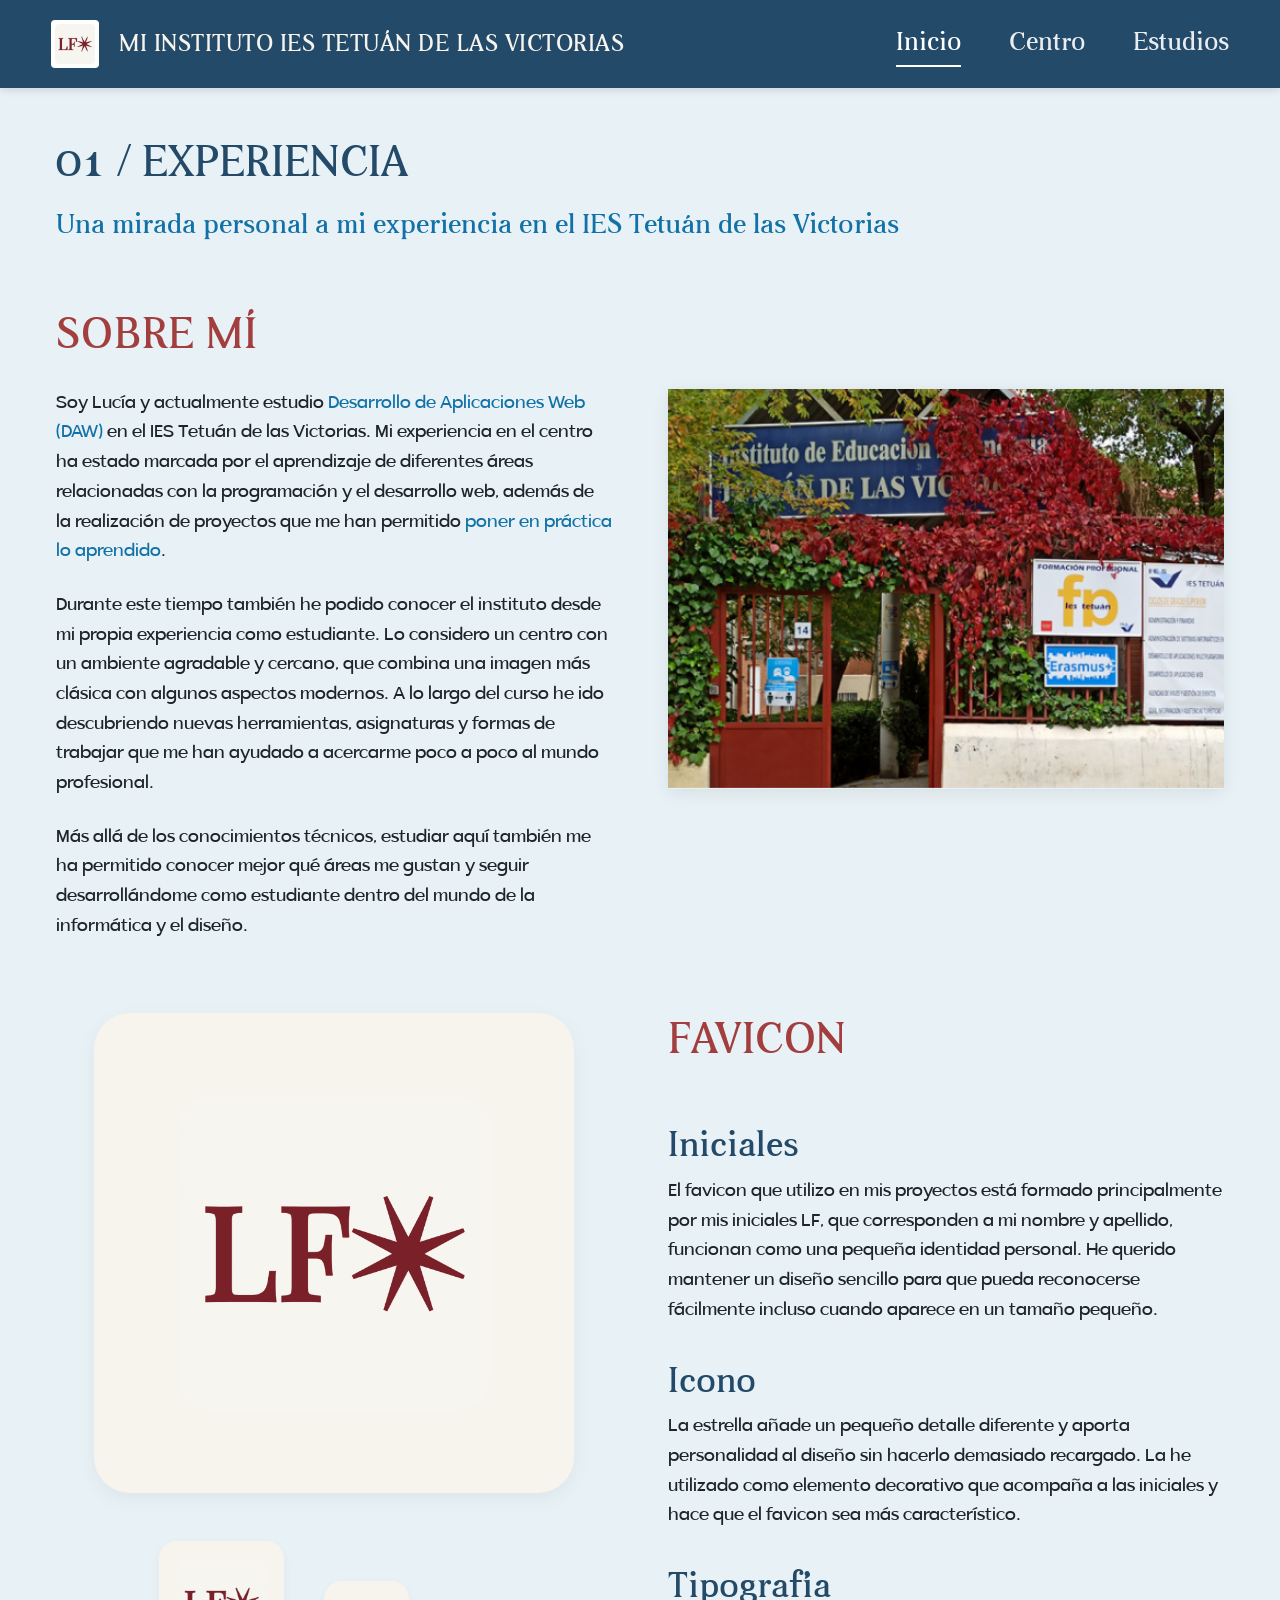
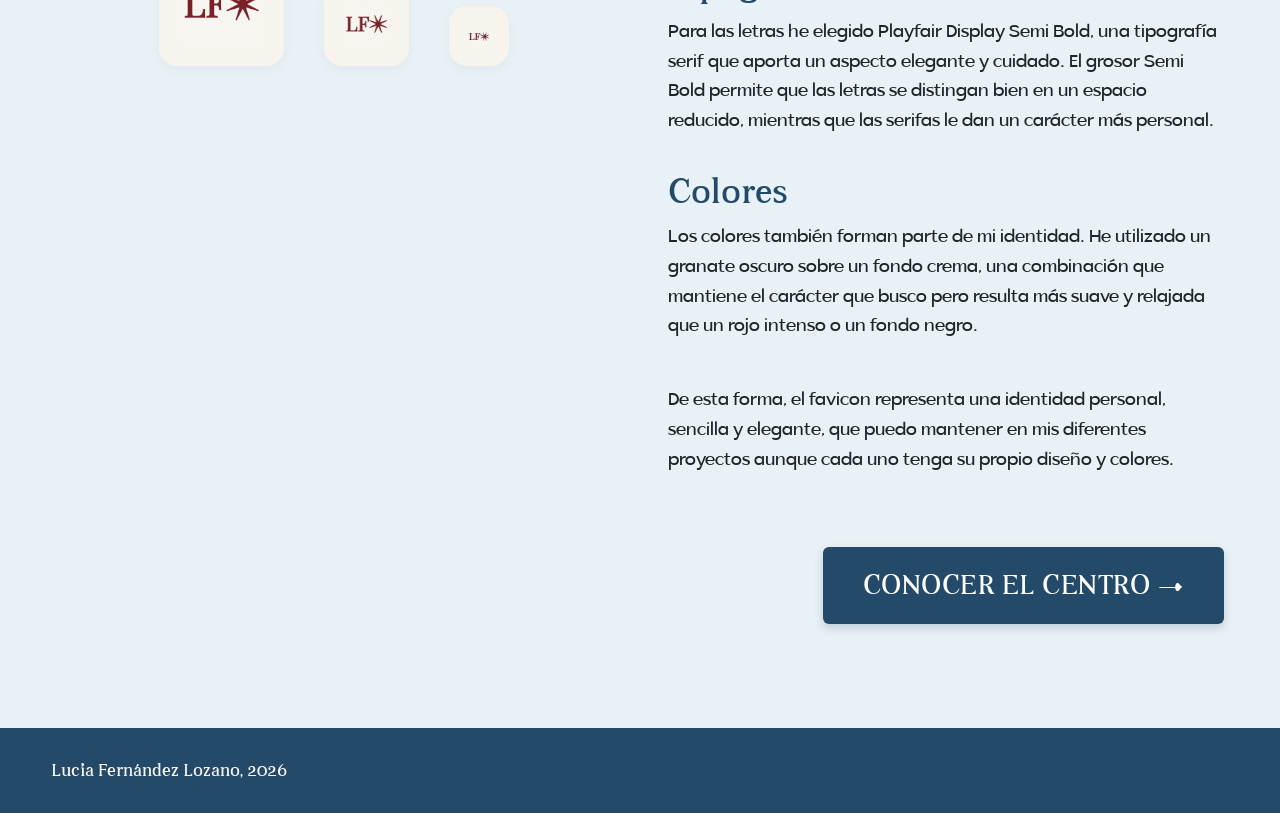
==== Web-IES-Tetuan/index.html @ 1943052d "Renombre carpeta del proyecto del instituto" ====
<!DOCTYPE html>
<html lang="es">
<head>
  <meta charset="UTF-8">
  <meta name="viewport" content="width=device-width, initial-scale=1.0">
  <title>Mi Instituto IES Tetuán de las Victorias - Experiencia</title>
  <link rel="icon" type="image/png" href="favicon/faviconLF.png">
  <link rel="stylesheet" href="css/style.css">
  <link rel="stylesheet" href="css/index.css">
</head>
<body>

  <!-- Header / Navegación Sticky -->
  <header class="site-header">
    <div class="header-container">
      <a href="index.html" class="brand-container">
        <div class="brand-logo-box">
          <img src="favicon/faviconLF.png" alt="Logo LF">
        </div>
        <span class="brand-title">Mi Instituto IES Tetuán de las Victorias</span>
      </a>
      <nav class="main-nav">
        <a href="index.html" class="nav-link active">Inicio</a>
        <a href="html/centro.html" class="nav-link">Centro</a>
        <a href="html/estudios.html" class="nav-link">Estudios</a>
      </nav>
    </div>
  </header>

  <!-- Contenido Principal -->
  <main>
    <!-- Encabezado de la página -->
    <section class="page-badge-section">
      <h1 class="section-number-title">01 / EXPERIENCIA</h1>
      <p class="section-subtitle">Una mirada personal a mi experiencia en el IES Tetuán de las Victorias</p>
    </section>

    <!-- Sección Sobre Mí -->
    <section class="experience-section">
      <h2 class="section-heading-burgundy">Sobre mí</h2>
      
      <div class="two-columns">
        <div class="about-text">
          <p>
            Soy Lucía y actualmente estudio <span class="highlight-text">Desarrollo de Aplicaciones Web (DAW)</span> en el IES Tetuán de las Victorias. Mi experiencia en el centro ha estado marcada por el aprendizaje de diferentes áreas relacionadas con la programación y el desarrollo web, además de la realización de proyectos que me han permitido <span class="highlight-text">poner en práctica lo aprendido</span>.
          </p>
          <p>
            Durante este tiempo también he podido conocer el instituto desde mi propia experiencia como estudiante. Lo considero un centro con un ambiente agradable y cercano, que combina una imagen más clásica con algunos aspectos modernos. A lo largo del curso he ido descubriendo nuevas herramientas, asignaturas y formas de trabajar que me han ayudado a acercarme poco a poco al mundo profesional.
          </p>
          <p>
            Más allá de los conocimientos técnicos, estudiar aquí también me ha permitido conocer mejor qué áreas me gustan y seguir desarrollándome como estudiante dentro del mundo de la informática y el diseño.
          </p>
        </div>

        <!-- Imagen Real del Documento (incio.png) -->
        <div class="image-card">
          <img src="img/incio.png" alt="Entrada IES Tetuán de las Victorias">
        </div>
      </div>
    </section>

    <!-- Sección Favicon -->
    <section class="favicon-section">
      <div class="two-columns">
        <!-- Columna Izquierda: Identidad Visual con previsualización a distintos tamaños (sin números de píxeles) -->
        <div class="favicon-visual-col">
          <div class="favicon-large-card">
            <img src="favicon/faviconLF.png" alt="Favicon LF principal grande">
          </div>
          
          <div class="favicon-sizes-row">
            <div class="favicon-size-box box-lg">
              <img src="favicon/faviconLF.png" alt="Favicon vista 1">
            </div>
            <div class="favicon-size-box box-md">
              <img src="favicon/faviconLF.png" alt="Favicon vista 2">
            </div>
            <div class="favicon-size-box box-sm">
              <img src="favicon/faviconLF.png" alt="Favicon vista 3">
            </div>
          </div>
        </div>

        <!-- Columna Derecha: Explicación de la identidad visual -->
        <div class="favicon-details">
          <h2 class="section-heading-burgundy" style="margin-bottom: 1.5rem;">Favicon</h2>

          <div class="favicon-detail-item">
            <h3>Iniciales</h3>
            <p>
              El favicon que utilizo en mis proyectos está formado principalmente por mis iniciales LF, que corresponden a mi nombre y apellido, funcionan como una pequeña identidad personal. He querido mantener un diseño sencillo para que pueda reconocerse fácilmente incluso cuando aparece en un tamaño pequeño.
            </p>
          </div>

          <div class="favicon-detail-item">
            <h3>Icono</h3>
            <p>
              La estrella añade un pequeño detalle diferente y aporta personalidad al diseño sin hacerlo demasiado recargado. La he utilizado como elemento decorativo que acompaña a las iniciales y hace que el favicon sea más característico.
            </p>
          </div>

          <div class="favicon-detail-item">
            <h3>Tipografía</h3>
            <p>
              Para las letras he elegido Playfair Display Semi Bold, una tipografía serif que aporta un aspecto elegante y cuidado. El grosor Semi Bold permite que las letras se distingan bien en un espacio reducido, mientras que las serifas le dan un carácter más personal.
            </p>
          </div>

          <div class="favicon-detail-item">
            <h3>Colores</h3>
            <p>
              Los colores también forman parte de mi identidad. He utilizado un granate oscuro sobre un fondo crema, una combinación que mantiene el carácter que busco pero resulta más suave y relajada que un rojo intenso o un fondo negro.
            </p>
          </div>

          <p class="favicon-summary">
            De esta forma, el favicon representa una identidad personal, sencilla y elegante, que puedo mantener en mis diferentes proyectos aunque cada uno tenga su propio diseño y colores.
          </p>
        </div>
      </div>
    </section>

    <!-- Botón CTA con tipografía Beau 28px -->
    <div class="cta-container">
      <a href="html/centro.html" class="btn-primary">Conocer el centro &rarr;</a>
    </div>
  </main>

  <!-- Pie de página con texto en fuente Beau y color Crema -->
  <footer class="site-footer">
    <div class="footer-container">
      <p>Lucía Fernández Lozano, 2026</p>
    </div>
  </footer>

</body>
</html>
---- Web-IES-Tetuan/css/style.css ----
/* 
   Estilos Fieles al Prototipo Figma - Layout Expandido
   IES Tetuán de las Victorias - Lucía Fernández Lozano
*/

@import url('https://fonts.googleapis.com/css2?family=Inter:wght@300;400;500;600;700&family=Playfair+Display:ital,wght@0,500;0,600;0,700;1,400&display=swap');

@font-face {
  font-family: 'Beau';
  src: url('../fonts/BeauRegular-0nLo.ttf') format('truetype');
  font-weight: 400;
  font-style: normal;
  font-display: swap;
}

@font-face {
  font-family: 'Gravidis';
  src: url('../fonts/GradvisRegular-lxoyd.ttf') format('truetype');
  font-weight: 400;
  font-style: normal;
  font-display: swap;
}

:root {
  /* Paleta cromática del prototipo Figma */
  --bg-page: #e8f1f5;               /* Fondo del prototipo */
  --bg-header: #234a68;             /* Azul oscuro del prototipo */
  --bg-footer: #234a68;             /* Azul oscuro del prototipo */
  --color-burgundy: #a33e3e;        /* Granate oscuro títulos de sección */
  --color-steel-blue: #6aa1c2;      /* Frases bajo los títulos */
  --color-text-dark: #1e2428;       /* Texto general */
  --color-text-blue: #1272a8;       /* Textos destacados */
  --color-cream-header: #f7f4ee;    /* Color crema para cabecera y footer */
  --color-module-pill: #1272a8;     /* Fondo de las cajas del grid */
  --color-cream-card: #f7f4ee;      /* Fondo crema tarjetas de favicon */
  
  --font-beau: 'Beau', 'Playfair Display', Georgia, serif;
  --font-gravidis: 'Gravidis', 'Inter', -apple-system, BlinkMacSystemFont, sans-serif;
}

* {
  margin: 0;
  padding: 0;
  box-sizing: border-box;
}

body {
  background-color: var(--bg-page);
  color: var(--color-text-dark);
  font-family: var(--font-gravidis);
  font-size: 18px;
  font-weight: 400;
  line-height: 1.6;
  min-height: 100vh;
  display: flex;
  flex-direction: column;
}

/* Header & Navegación Sticky Expandida */
.site-header {
  background-color: var(--bg-header);
  color: #ffffff;
  padding: 1.25rem 4%;
  position: sticky;
  top: 0;
  z-index: 1000;
  box-shadow: 0 2px 8px rgba(0, 0, 0, 0.12);
}

.header-container {
  max-width: 1800px; /* Aprovecha mejor el ancho del prototipo */
  width: 100%;
  margin: 0 auto;
  display: flex;
  align-items: center;
  justify-content: space-between;
}

.brand-container {
  display: flex;
  align-items: center;
  gap: 1.25rem;
  text-decoration: none;
  color: var(--color-cream-header);
}

.brand-logo-box {
  width: 48px;
  height: 48px;
  background-color: #ffffff;
  border-radius: 4px;
  display: flex;
  align-items: center;
  justify-content: center;
  padding: 4px;
}

.brand-logo-box img {
  width: 100%;
  height: 100%;
  object-fit: contain;
}

/* Título de la cabecera en color crema y fuente Beau */
.brand-title {
  font-family: var(--font-beau);
  font-size: 24px;
  font-weight: 400;
  color: var(--color-cream-header);
  letter-spacing: 0.5px;
  text-transform: uppercase;
}

.main-nav {
  display: flex;
  gap: 3rem;
}

.nav-link {
  color: rgba(255, 255, 255, 0.9);
  text-decoration: none;
  font-family: var(--font-beau);
  font-size: 26px;
  font-weight: 400;
  transition: opacity 0.2s ease;
}

.nav-link:hover,
.nav-link.active {
  color: #ffffff;
  border-bottom: 2px solid #ffffff;
  padding-bottom: 2px;
}

/* Main Container Expandido */
main {
  flex: 1;
  max-width: 1800px; /* Aprovecha mejor el ancho disponible */
  width: 100%;
  margin: 0 auto;
  padding: 3rem 3.5rem 5rem 3.5rem;
}

/* Banner de Encabezado */
.page-badge-section {
  margin-bottom: 4rem;
}

/* Títulos — Beau — 40 px */
.section-number-title {
  font-family: var(--font-beau);
  font-size: 44px;
  color: var(--bg-header);
  font-weight: 400;
  margin-bottom: 1rem;
  line-height: 1.2;
}

/* Títulos principales de sección — Beau — 40 px */
.section-heading-burgundy {
  font-family: var(--font-beau);
  color: var(--color-burgundy);
  font-size: 44px;
  font-weight: 400;
  text-transform: uppercase;
  margin-bottom: 1.75rem;
  letter-spacing: 0.5px;
  line-height: 1.2;
}

/* Subtítulos en azul claro/acero — TIPOGRAFÍA BEAU — 36 px */
.sub-heading, h3.sub-heading, .facility-title, .project-title-beau, .blue-beau-title {
  font-family: var(--font-beau);
  font-size: 36px;
  color: var(--color-steel-blue);
  font-weight: 400;
  margin-bottom: 0.85rem;
  line-height: 1.3;
}

/* Frases bajo los títulos en azul claro/acero — TIPOGRAFÍA BEAU — 28 px */
.section-subtitle, .lead-phrase, .project-subtitle-beau {
  font-family: var(--font-beau);
  font-size: 28px;
  color: #1272a8;
  font-weight: 400;
  line-height: 1.4;
  margin-top: 0.25rem;
}

/* Texto general — Gravidis Regular — 18 px (Sin negritas) */
p, li, span, td, div, .text-general {
  font-family: var(--font-gravidis);
  font-size: 18px;
  font-weight: 400;
  line-height: 1.65;
  color: var(--color-text-dark);
}

/* Medida base del texto del prototipo */
p, li, .text-general {
  font-size: 18px;
}

.highlight-text {
  color: #1272a8 !important;
}

strong, b {
  font-weight: 400;
}

a {
  text-decoration: none;
}

/* Botones — Beau — 28 px */
.cta-container {
  display: flex;
  justify-content: flex-end;
  margin-top: 4.5rem;
  margin-bottom: 1.5rem;
}

.btn-primary {
  display: inline-flex;
  align-items: center;
  gap: 0.85rem;
  background-color: var(--bg-header);
  color: #ffffff;
  font-family: var(--font-beau);
  font-size: 28px;
  font-weight: 400;
  padding: 0.95rem 2.5rem;
  border-radius: 6px;
  text-decoration: none;
  text-transform: uppercase;
  letter-spacing: 0.5px;
  transition: background-color 0.2s ease, transform 0.1s ease;
  box-shadow: 0 4px 10px rgba(29, 66, 94, 0.2);
}

.btn-primary:hover {
  background-color: #122f44;
  transform: translateY(-2px);
}

/* Footer Expandido */
.site-footer {
  background-color: var(--bg-footer);
  color: var(--color-cream-header);
  padding: 1.75rem 4%;
  margin-top: auto;
}

.footer-container {
  max-width: 1800px;
  margin: 0 auto;
}

.footer-container p,
.footer-container span {
  font-family: var(--font-beau);
  font-size: 18px;
  font-weight: 400;
  color: var(--color-cream-header);
}

/* Grillas genéricas dos columnas expandidas */
.two-columns {
  display: grid;
  grid-template-columns: 1fr 1fr;
  gap: 3.5rem; /* Separación equilibrada entre columnas */
  align-items: start;
  margin-bottom: 4.5rem;
}

/* Responsive */
@media (max-width: 950px) {
  .header-container {
    flex-direction: column;
    gap: 1rem;
    align-items: flex-start;
  }

  .two-columns {
    grid-template-columns: 1fr;
    gap: 2.5rem;
  }

  .section-number-title, .section-heading-burgundy {
    font-size: 34px;
  }

  .sub-heading, .facility-title, .blue-beau-title {
    font-size: 28px;
  }

  .section-subtitle, .lead-phrase {
    font-size: 22px;
  }

  .btn-primary {
    font-size: 22px;
  }

  .cta-container {
    justify-content: center;
  }
}
---- Web-IES-Tetuan/css/index.css ----
/* Estilos específicos para la página de Inicio / Experiencia (index.html) */

.experience-section {
  background-color: transparent;
}

.about-text {
  display: flex;
  flex-direction: column;
  gap: 1.5rem;
  font-size: 18px;
  color: var(--color-text-dark);
}

/* Textos señalados en el prototipo */
.experience-section .about-text {
  color: var(--color-text-dark);
}

.experience-section .about-text p {
  color: var(--color-text-dark);
}

.image-card {
  width: 100%;
  border-radius: var(--border-radius);
  overflow: hidden;
  box-shadow: 0 4px 16px rgba(0, 0, 0, 0.08);
  background-color: #ffffff;
}

.image-card img {
  width: 100%;
  height: 400px;
  max-height: 400px;
  object-fit: cover;
  display: block;
}

@media (max-width: 950px) {
  .image-card img {
    height: auto;
    max-height: 520px;
  }
}

/* Sección Favicon Expandida */
.favicon-section {
  margin-top: 4.5rem;
}

.favicon-visual-col {
  display: flex;
  flex-direction: column;
  align-items: center;
  gap: 3rem;
}

/* Tarjeta Principal Favicon */
.favicon-large-card {
  width: 100%;
  max-width: 480px;
  aspect-ratio: 1 / 1;
  background-color: var(--color-cream-card);
  border-radius: 36px;
  display: flex;
  align-items: center;
  justify-content: center;
  padding: 3.5rem;
  box-shadow: 0 6px 20px rgba(0, 0, 0, 0.05);
}

.favicon-large-card img {
  width: 85%;
  height: 85%;
  object-fit: contain;
}

/* Fila de previsualización en distintos tamaños */
.favicon-sizes-row {
  display: flex;
  align-items: flex-end;
  justify-content: center;
  gap: 2.5rem;
  width: 100%;
  max-width: 480px;
}

.favicon-size-box {
  background-color: var(--color-cream-card);
  border-radius: 18px;
  display: flex;
  flex-direction: column;
  align-items: center;
  justify-content: center;
  padding: 1.15rem;
  box-shadow: 0 4px 12px rgba(0, 0, 0, 0.04);
}

.favicon-size-box.box-lg {
  width: 125px;
  height: 125px;
}

.favicon-size-box.box-md {
  width: 85px;
  height: 85px;
}

.favicon-size-box.box-sm {
  width: 60px;
  height: 60px;
}

.favicon-size-box img {
  width: 100%;
  height: 100%;
  object-fit: contain;
}

.favicon-details {
  display: flex;
  flex-direction: column;
  gap: 2rem;
}

/* Subtítulos dentro de Favicon (Iniciales, Icono, Tipografía, Colores) — Beau 36px en AZUL OSCURO (#1D425E) */
.favicon-detail-item h3 {
  font-family: var(--font-beau);
  font-size: 36px;
  color: var(--bg-header); /* #1D425E Azul Oscuro */
  font-weight: 400;
  margin-bottom: 0.5rem;
  line-height: 1.3;
}

.favicon-detail-item p {
  font-family: var(--font-gravidis);
  font-size: 18px;
  line-height: 1.65;
  color: var(--color-text-dark);
}

.favicon-summary {
  margin-top: 0.75rem;
  font-family: var(--font-gravidis);
  font-size: 18px;
  line-height: 1.65;
  color: var(--color-text-dark);
}
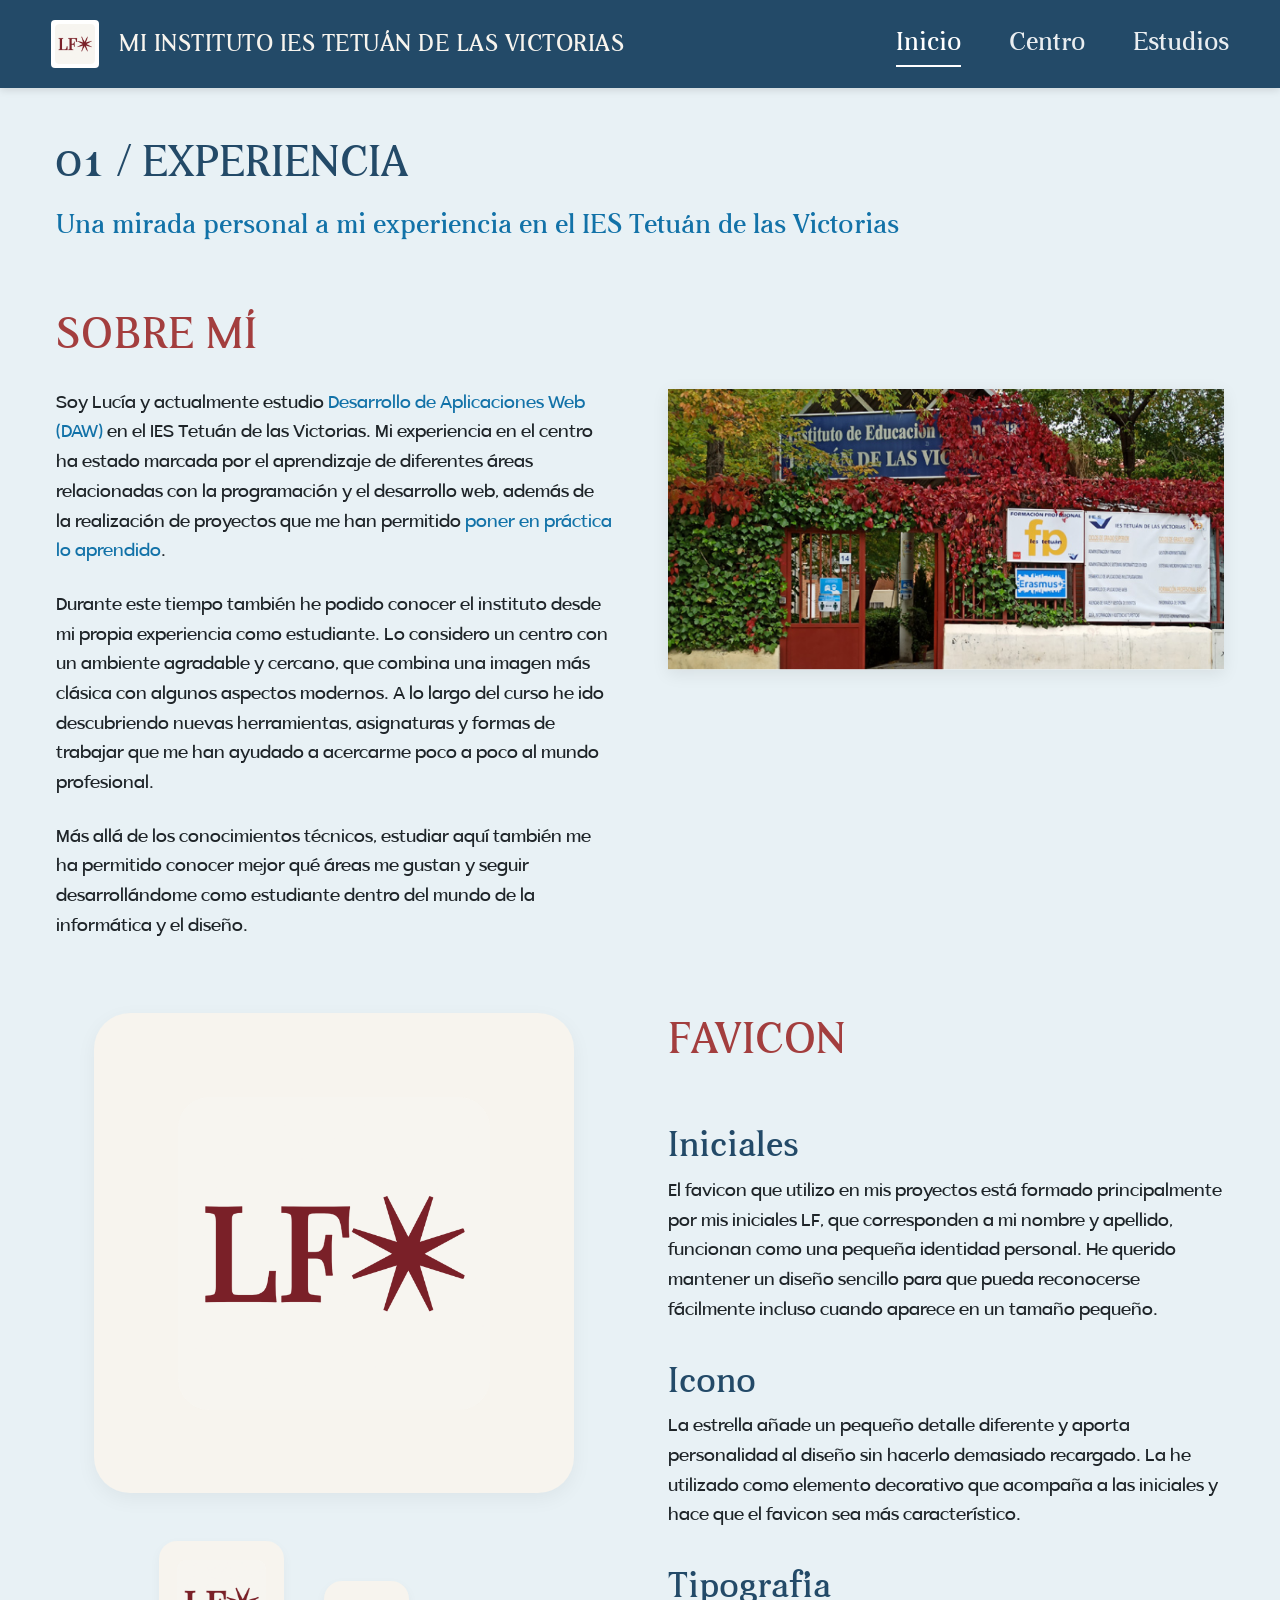
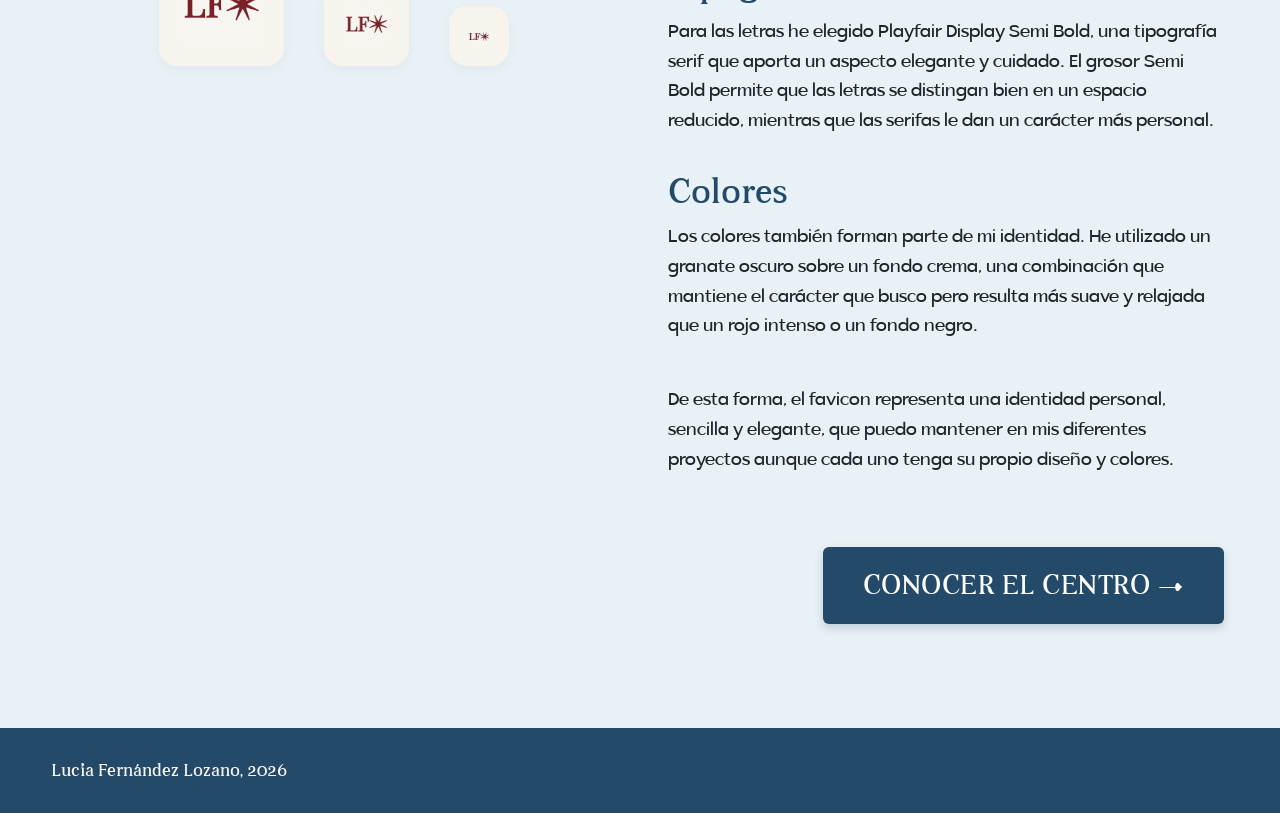
==== commit 766b36a3: "Arreglo imagen Aula de Informatica" ====
--- a/Web-IES-Tetuan/index.html
+++ b/Web-IES-Tetuan/index.html
@@ -10,7 +10,7 @@
 </head>
 <body>
 
-  <!-- Header / Navegación Sticky -->
+  <!-- Header / Navegación  -->
   <header class="site-header">
     <div class="header-container">
       <a href="index.html" class="brand-container">
@@ -36,7 +36,7 @@
     </section>
 
     <!-- Sección Sobre Mí -->
-    <section class="experience-section">
+    <section>
       <h2 class="section-heading-burgundy">Sobre mí</h2>
       
       <div class="two-columns">
@@ -120,7 +120,7 @@
       </div>
     </section>
 
-    <!-- Botón CTA con tipografía Beau 28px -->
+    <!-- Botón con tipografía Beau 28px -->
     <div class="cta-container">
       <a href="html/centro.html" class="btn-primary">Conocer el centro &rarr;</a>
     </div>
--- a/Web-IES-Tetuan/css/style.css
+++ b/Web-IES-Tetuan/css/style.css
@@ -1,7 +1,4 @@
-/* 
-   Estilos Fieles al Prototipo Figma - Layout Expandido
-   IES Tetuán de las Victorias - Lucía Fernández Lozano
-*/
+/* Estilos Generales del Prototipo Figma*/
 
 @import url('https://fonts.googleapis.com/css2?family=Inter:wght@300;400;500;600;700&family=Playfair+Display:ital,wght@0,500;0,600;0,700;1,400&display=swap');
 
@@ -52,11 +49,12 @@
   font-weight: 400;
   line-height: 1.6;
   min-height: 100vh;
+  /* Flexbox en columna mantiene el pie al final incluso si hay poco contenido. */
   display: flex;
   flex-direction: column;
 }
 
-/* Header & Navegación Sticky Expandida */
+/* Header / Navegación */
 .site-header {
   background-color: var(--bg-header);
   color: #ffffff;
@@ -71,6 +69,7 @@
   max-width: 1800px; /* Aprovecha mejor el ancho del prototipo */
   width: 100%;
   margin: 0 auto;
+  /* Flexbox distribuye la identidad del centro y la navegación en la cabecera. */
   display: flex;
   align-items: center;
   justify-content: space-between;
@@ -82,6 +81,7 @@
   gap: 1.25rem;
   text-decoration: none;
   color: var(--color-cream-header);
+  max-width: 100%;
 }
 
 .brand-logo-box {
@@ -103,6 +103,7 @@
 
 /* Título de la cabecera en color crema y fuente Beau */
 .brand-title {
+  min-width: 0;
   font-family: var(--font-beau);
   font-size: 24px;
   font-weight: 400;
@@ -122,7 +123,6 @@
   font-family: var(--font-beau);
   font-size: 26px;
   font-weight: 400;
-  transition: opacity 0.2s ease;
 }
 
 .nav-link:hover,
@@ -169,7 +169,7 @@
 }
 
 /* Subtítulos en azul claro/acero — TIPOGRAFÍA BEAU — 36 px */
-.sub-heading, h3.sub-heading, .facility-title, .project-title-beau, .blue-beau-title {
+.facility-title {
   font-family: var(--font-beau);
   font-size: 36px;
   color: var(--color-steel-blue);
@@ -179,7 +179,7 @@
 }
 
 /* Frases bajo los títulos en azul claro/acero — TIPOGRAFÍA BEAU — 28 px */
-.section-subtitle, .lead-phrase, .project-subtitle-beau {
+.section-subtitle {
   font-family: var(--font-beau);
   font-size: 28px;
   color: #1272a8;
@@ -189,7 +189,7 @@
 }
 
 /* Texto general — Gravidis Regular — 18 px (Sin negritas) */
-p, li, span, td, div, .text-general {
+p, li, span, td, div {
   font-family: var(--font-gravidis);
   font-size: 18px;
   font-weight: 400;
@@ -197,25 +197,16 @@
   color: var(--color-text-dark);
 }
 
-/* Medida base del texto del prototipo */
-p, li, .text-general {
-  font-size: 18px;
-}
-
 .highlight-text {
-  color: #1272a8 !important;
-}
-
-strong, b {
-  font-weight: 400;
+  color: #1272a8;
 }
 
 a {
   text-decoration: none;
 }
 
-/* Botones — Beau — 28 px */
 .cta-container {
+  /* Botón de navegación hacia otra sección del sitio. */
   display: flex;
   justify-content: flex-end;
   margin-top: 4.5rem;
@@ -236,6 +227,8 @@
   text-decoration: none;
   text-transform: uppercase;
   letter-spacing: 0.5px;
+  /* Animación CSS del botón: suaviza el cambio de fondo y el pequeño
+     desplazamiento vertical cuando el usuario pasa el cursor. */
   transition: background-color 0.2s ease, transform 0.1s ease;
   box-shadow: 0 4px 10px rgba(29, 66, 94, 0.2);
 }
@@ -258,18 +251,18 @@
   margin: 0 auto;
 }
 
-.footer-container p,
-.footer-container span {
+.footer-container p {
   font-family: var(--font-beau);
   font-size: 18px;
   font-weight: 400;
   color: var(--color-cream-header);
 }
 
-/* Grillas genéricas dos columnas expandidas */
+/* Distribución general del contenido en dos columnas */
 .two-columns {
+  /* Grid mantiene dos columnas de igual ancho y evita que el contenido desborde. */
   display: grid;
-  grid-template-columns: 1fr 1fr;
+  grid-template-columns: repeat(2, minmax(0, 1fr));
   gap: 3.5rem; /* Separación equilibrada entre columnas */
   align-items: start;
   margin-bottom: 4.5rem;
@@ -278,13 +271,15 @@
 /* Responsive */
 @media (max-width: 950px) {
   .header-container {
+    /* En pantallas estrechas, Flexbox apila la cabecera en vertical. */
     flex-direction: column;
     gap: 1rem;
     align-items: flex-start;
   }
 
   .two-columns {
-    grid-template-columns: 1fr;
+    /* CSS Grid cambia a una sola columna para adaptar el contenido al móvil. */
+    grid-template-columns: minmax(0, 1fr);
     gap: 2.5rem;
   }
 
@@ -292,11 +287,11 @@
     font-size: 34px;
   }
 
-  .sub-heading, .facility-title, .blue-beau-title {
+  .facility-title {
     font-size: 28px;
   }
 
-  .section-subtitle, .lead-phrase {
+  .section-subtitle {
     font-size: 22px;
   }
 
@@ -305,6 +300,41 @@
   }
 
   .cta-container {
+    /* Flexbox centra el botón en pantallas estrechas. */
     justify-content: center;
   }
 }
+
+@media (max-width: 600px) {
+  .site-header {
+    padding-block: 1rem;
+  }
+
+  .brand-container {
+    gap: 0.75rem;
+  }
+
+  .brand-title {
+    font-size: clamp(1rem, 4.8vw, 1.25rem);
+  }
+
+  .main-nav {
+    width: 100%;
+    justify-content: space-between;
+    gap: 0.75rem;
+  }
+
+  .nav-link {
+    font-size: clamp(1.1rem, 5.5vw, 1.375rem);
+  }
+
+  main {
+    padding: 2rem clamp(1rem, 5vw, 1.5rem) 3.5rem;
+  }
+
+  .btn-primary {
+    max-width: 100%;
+    padding-inline: clamp(1rem, 6vw, 1.75rem);
+    text-align: center;
+  }
+}
--- a/Web-IES-Tetuan/css/index.css
+++ b/Web-IES-Tetuan/css/index.css
@@ -1,47 +1,23 @@
 /* Estilos específicos para la página de Inicio / Experiencia (index.html) */
 
-.experience-section {
-  background-color: transparent;
-}
-
 .about-text {
+  /* Flexbox apila el texto y controla el espacio entre sus párrafos. */
   display: flex;
   flex-direction: column;
   gap: 1.5rem;
-  font-size: 18px;
-  color: var(--color-text-dark);
-}
-
-/* Textos señalados en el prototipo */
-.experience-section .about-text {
-  color: var(--color-text-dark);
-}
-
-.experience-section .about-text p {
-  color: var(--color-text-dark);
 }
 
 .image-card {
   width: 100%;
-  border-radius: var(--border-radius);
-  overflow: hidden;
+  min-width: 0;
   box-shadow: 0 4px 16px rgba(0, 0, 0, 0.08);
   background-color: #ffffff;
 }
 
 .image-card img {
+  display: block;
   width: 100%;
-  height: 400px;
-  max-height: 400px;
-  object-fit: cover;
-  display: block;
-}
-
-@media (max-width: 950px) {
-  .image-card img {
-    height: auto;
-    max-height: 520px;
-  }
+  height: auto;
 }
 
 /* Sección Favicon Expandida */
@@ -50,10 +26,12 @@
 }
 
 .favicon-visual-col {
+  /* Columna flexible para la vista principal y las previsualizaciones del favicon. */
   display: flex;
   flex-direction: column;
   align-items: center;
   gap: 3rem;
+  min-width: 0;
 }
 
 /* Tarjeta Principal Favicon */
@@ -63,6 +41,7 @@
   aspect-ratio: 1 / 1;
   background-color: var(--color-cream-card);
   border-radius: 36px;
+  /* Flexbox centra el icono dentro de la tarjeta cuadrada. */
   display: flex;
   align-items: center;
   justify-content: center;
@@ -78,17 +57,20 @@
 
 /* Fila de previsualización en distintos tamaños */
 .favicon-sizes-row {
+  /* Flexbox coloca las muestras en una fila y las alinea por la base. */
   display: flex;
   align-items: flex-end;
   justify-content: center;
   gap: 2.5rem;
   width: 100%;
   max-width: 480px;
+  min-width: 0;
 }
 
 .favicon-size-box {
   background-color: var(--color-cream-card);
   border-radius: 18px;
+  /* Centra cada imagen de muestra dentro de su caja. */
   display: flex;
   flex-direction: column;
   align-items: center;
@@ -118,7 +100,33 @@
   object-fit: contain;
 }
 
+@media (max-width: 600px) {
+  .favicon-sizes-row {
+    gap: 0.75rem;
+  }
+
+  .favicon-size-box {
+    padding: 0.5rem;
+  }
+
+  .favicon-size-box.box-lg {
+    width: clamp(5rem, 21vw, 7.8125rem);
+    height: clamp(5rem, 21vw, 7.8125rem);
+  }
+
+  .favicon-size-box.box-md {
+    width: clamp(3.5rem, 14vw, 5.3125rem);
+    height: clamp(3.5rem, 14vw, 5.3125rem);
+  }
+
+  .favicon-size-box.box-sm {
+    width: clamp(2.5rem, 10vw, 3.75rem);
+    height: clamp(2.5rem, 10vw, 3.75rem);
+  }
+}
+
 .favicon-details {
+  /* Apila los detalles del favicon con una separación uniforme. */
   display: flex;
   flex-direction: column;
   gap: 2rem;
@@ -134,17 +142,6 @@
   line-height: 1.3;
 }
 
-.favicon-detail-item p {
-  font-family: var(--font-gravidis);
-  font-size: 18px;
-  line-height: 1.65;
-  color: var(--color-text-dark);
-}
-
 .favicon-summary {
   margin-top: 0.75rem;
-  font-family: var(--font-gravidis);
-  font-size: 18px;
-  line-height: 1.65;
-  color: var(--color-text-dark);
 }
